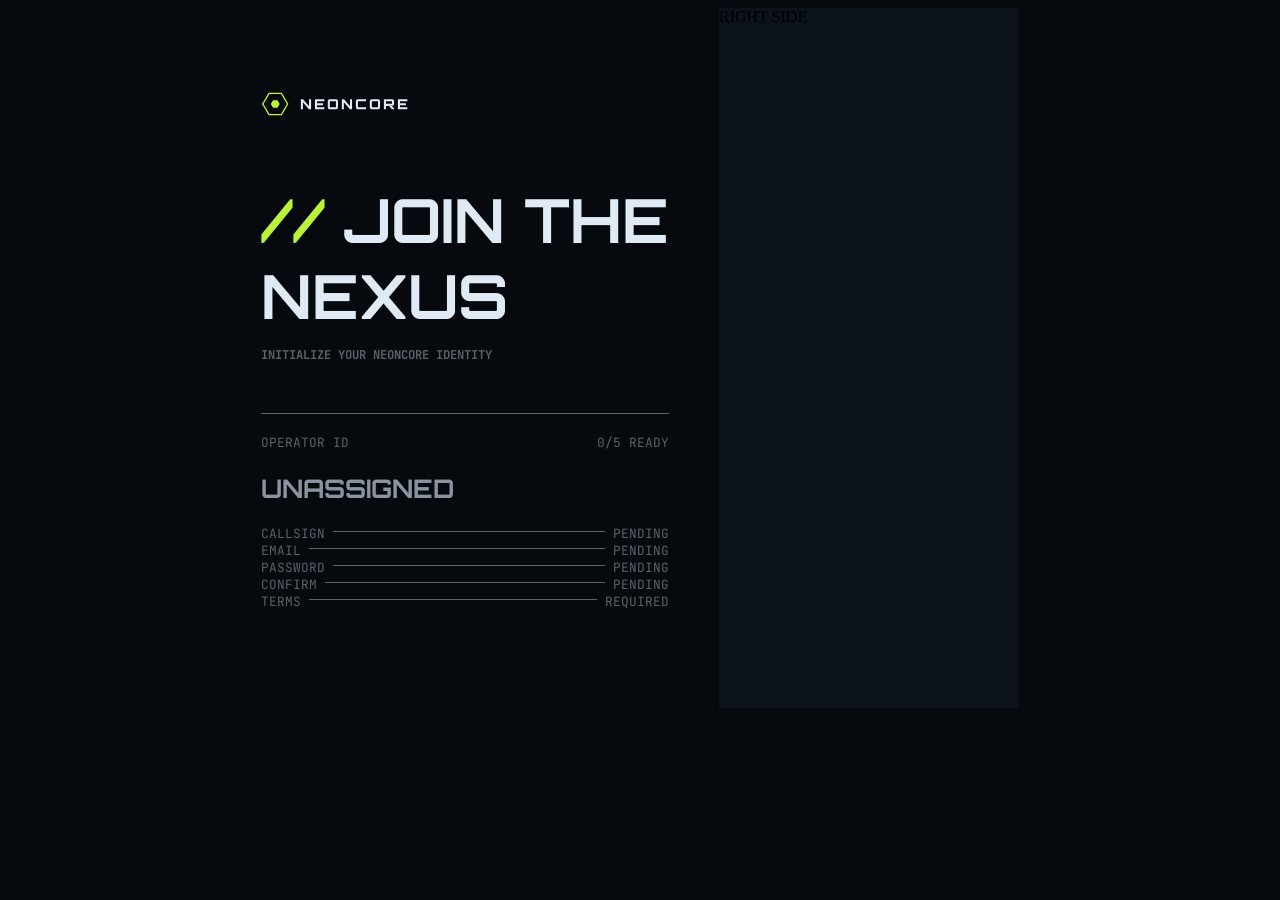
==== html/index.html @ f8bff9fb "done: complete the part of [Brand Panel]" ====
<!doctype html>
<html lang="en">
  <head>
    <meta charset="UTF-8" />
    <meta name="viewport" content="width=device-width, initial-scale=1.0" />
    <link rel="stylesheet" href="reset.css" />
    <link rel="stylesheet" href="/css/index.css" />
    <link rel="stylesheet" href="/css/style.css" />
    <link rel="icon" type="image/png" sizes="32x32" href="/assets/images/favicon-32x32.png" />
    <title>Frontend Mentor | Gamer sign-up form</title>
  </head>
  <body>
    <div class="page">
      <!-- Блок: Левая колонка (Brand Panel) -->
      <aside class="brand-panel">
        <img class="brand-panel__logo" src="/assets/images/logo.svg" alt="NEONCORE logo" />

        <h1 class="brand-panel__title">JOIN THE <br /> NEXUS</h1>
        <p class="brand-panel__desc">INITIALIZE YOUR NEONCORE IDENTITY</p>

        <div class="operator-panel">
          <div class="operator-panel__header">
            <span class="operator-panel__label">OPERATOR ID</span>
            <span class="operator-panel__count">0/5 READY</span>
          </div>
          <h2 class="operator-panel__name">UNASSIGNED</h2>
          <ul class="status-list">
            <li class="status-list__row">
              <span class="status-list__label">CALLSIGN</span>
              <span class="status-list__value">PENDING</span>
            </li>
            <li class="status-list__row">
              <span class="status-list__label">EMAIL</span>
              <span class="status-list__value">PENDING</span>
            </li>
            <li class="status-list__row">
              <span class="status-list__label">PASSWORD</span>
              <span class="status-list__value">PENDING</span>
            </li>
            <li class="status-list__row">
              <span class="status-list__label">CONFIRM</span>
              <span class="status-list__value">PENDING</span>
            </li>
            <li class="status-list__row">
              <span class="status-list__label">TERMS</span>
              <span class="status-list__value">REQUIRED</span>
            </li>
          </ul>
        </div>
      </aside>
      <!-- Правая колонка: форма -->
      <main class="form-panel">RIGHT SIDE</main>
    </div>
    <!-- <footer class="attribution">
      Challenge by <a href="https://www.frontendmentor.io?ref=challenge">Frontend Mentor</a>. Coded by
      <a href="#">Your Name Here</a>.
    </footer> -->
  </body>
</html>
---- css/index.css ----
:root {
  /* MAIN COLORS */

  --page-background-color: #06090e;
  --form-background-color: #0b121a;
  --title-color: #e0eaf4;
  --title-slesh-color: #baf237;
  --desc-text-color: #596269;
  --operator-panel-name: #8b93a1;
}
---- css/style.css ----
@font-face {
  font-family: "Jetbrains mono";
  src: url(../assets/fonts/jetbrains-mono/jetbrains-mono-variable.ttf);
  font-style: normal;
  font-weight: 400;
}
@font-face {
  font-family: "Jetbrains mono";
  src: url(../assets/fonts/jetbrains-mono/jetbrains-mono-variable.ttf);
  font-style: normal;
  font-weight: 700;
}
@font-face {
  font-family: "Orbitron";
  src: url(../assets/fonts/orbitron/orbitron-variable.ttf);
  font-style: normal;
  font-weight: 400;
}
@font-face {
  font-family: "Orbitron";
  src: url(../assets/fonts/orbitron/orbitron-variable.ttf);
  font-style: normal;
  font-weight: 700;
}

body {
  background-color: var(--page-background-color);
}

/* BRAND PANEL - LEFT SIDE */

.page {
  display: flex;
  justify-content: center;
  align-items: center;
  gap: 50px;
}
.brand-panel {
}
.brand-panel__logo {
  width: 100%;
  max-width: 150px;
}
.brand-panel__title {
  font-family: "Orbitron", sans-serif;
  color: var(--title-color);
  font-size: 3.8rem;
  margin-top: 60px;
  margin-bottom: 0;
}
.brand-panel__title::before {
  content: "// ";
  color: var(--title-slesh-color);
}
.brand-panel__desc {
  color: var(--desc-text-color);
  font-family: "Jetbrains mono", sans-serif;
  font-size: 0.76rem;
  font-weight: 800;
}
.operator-panel {
  /* не забыть поменять переменную позже */
  border-top: 1px solid var(--desc-text-color);
  margin-top: 50px;
  font-weight: 500;
}
.operator-panel__header {
  padding-top: 20px;
  color: var(--desc-text-color);
  display: flex;
  align-items: center;
  justify-content: space-between;
  font-family: "Jetbrains mono", sans-serif;
  font-size: 0.8rem;
}
/* .operator-panel__label {
}
.operator-panel__count {
} */
.operator-panel__name {
  color: var(--operator-panel-name);
  font-family: "Orbitron", sans-serif;
  font-size: 1.6rem;
}
.status-list {
  list-style: none;
  padding: 0;
  color: var(--desc-text-color);
  font-family: "Jetbrains mono", sans-serif;
}
.status-list__row {
  display: flex;
  align-items: center;
  gap: 0.5rem; /* отступы между словами и линией */
}

/* Назначаем порядок элементам */
.status-list__label {
  font-size: 0.8rem;
  order: 1; /* первый */
}

.status-list__value {
  font-size: 0.8rem;
  order: 3; /* последний */
}

/* Сама линия */
.status-list__row::after {
  content: "";
  order: 2; /* встанет строго между label и value! */
  flex-grow: 1; /* займет ВСЁ свободное место между ними */
  border-bottom: 1px solid var(--desc-text-color);
  /* Небольшая поправка высоты, чтобы точки были на уровне середины букв: */
  margin-bottom: 0.25rem;
}

/* FORM PANER - RIGHT SIDE */


.form-panel {
  width: 300px;
  height: 700px;
  background-color: var(--form-background-color);
}
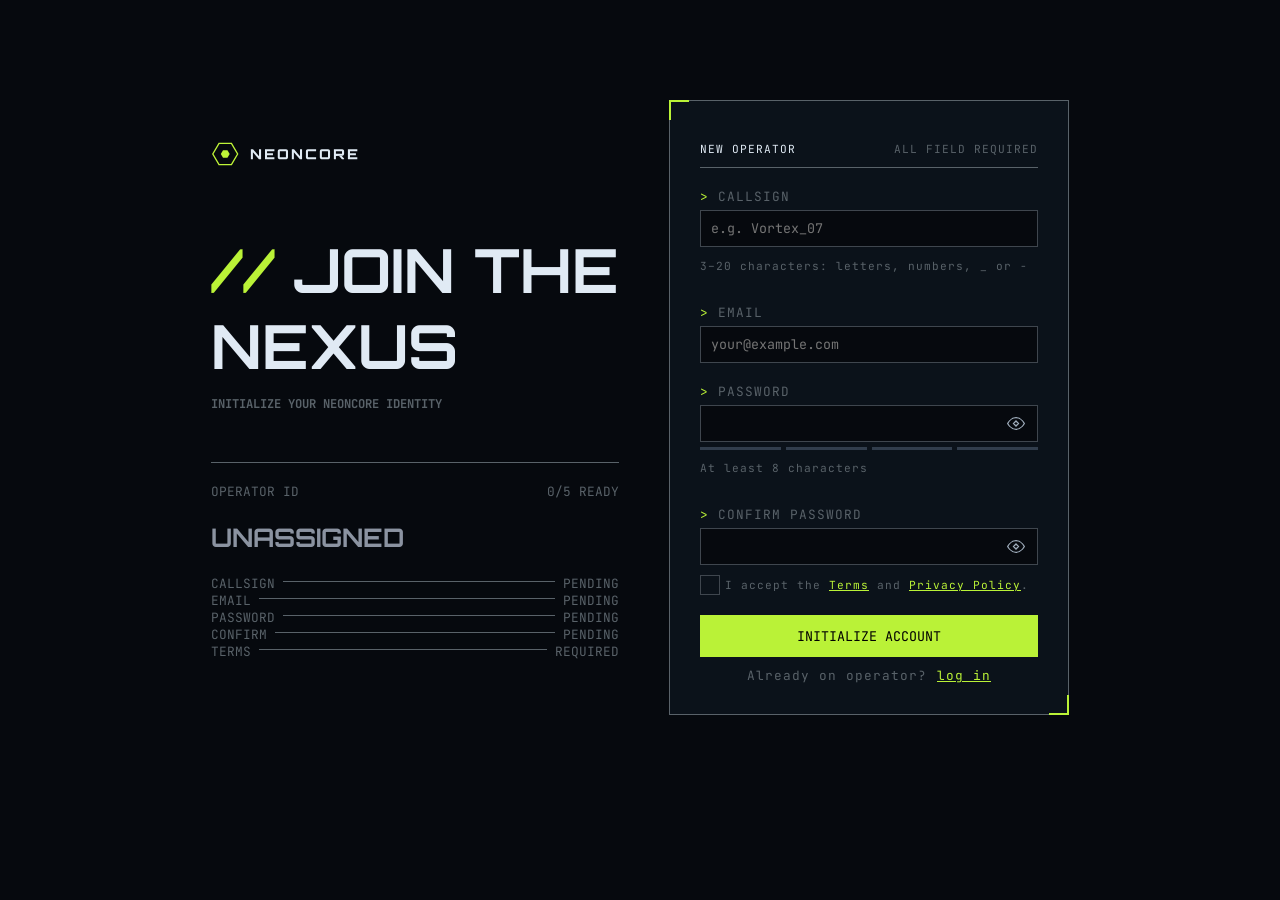
==== commit 9412220d: "Done: Complete the layout" ====
--- a/html/index.html
+++ b/html/index.html
@@ -15,7 +15,10 @@
       <aside class="brand-panel">
         <img class="brand-panel__logo" src="/assets/images/logo.svg" alt="NEONCORE logo" />
 
-        <h1 class="brand-panel__title">JOIN THE <br /> NEXUS</h1>
+        <h1 class="brand-panel__title">
+          JOIN THE <br />
+          NEXUS
+        </h1>
         <p class="brand-panel__desc">INITIALIZE YOUR NEONCORE IDENTITY</p>
 
         <div class="operator-panel">
@@ -49,7 +52,69 @@
         </div>
       </aside>
       <!-- Правая колонка: форма -->
-      <main class="form-panel">RIGHT SIDE</main>
+      <main class="form-panel">
+        <div class="form-title">
+          <p class="form-title__left-text">NEW OPERATOR</p>
+          <p class="form-title__right-text">ALL FIELD REQUIRED</p>
+        </div>
+        <div class="form-group">
+          <label for="callsign" class="form-group__label">CALLSIGN</label>
+          <input
+            type="text"
+            id="callsign"
+            name="callsign"
+            class="form-group__input"
+            placeholder="e.g. Vortex_07"
+            autocomplete="off"
+          />
+          <p class="form-group__paragraph">3–20 characters: letters, numbers, _ or -</p>
+        </div>
+        <div class="form-group">
+          <label for="email" class="form-group__label">EMAIL</label>
+          <input
+            type="text"
+            id="email"
+            name="email"
+            class="form-group__input"
+            placeholder="your@example.com "
+            autocomplete="off"
+          />
+        </div>
+        <div class="form-group">
+          <label for="password" class="form-group__label">PASSWORD</label>
+          <div class="input-wrapper">
+            <input type="password" id="password" name="password" class="form-group__input" />
+            <button type="button" class="btn-toggle-pass" aria-label="Show password">
+              <img src="/assets/images/icon-eye.svg" alt="icon eye for password" />
+            </button>
+          </div>
+          <div class="password-strength">
+            <span class="password-strength__bar"></span>
+            <span class="password-strength__bar"></span>
+            <span class="password-strength__bar"></span>
+            <span class="password-strength__bar"></span>
+          </div>
+          <p class="form-group__hint">At least 8 characters</p>
+        </div>
+        <div class="form-group">
+          <label for="password" class="form-group__label">CONFIRM PASSWORD</label>
+          <div class="input-wrapper">
+            <input type="password" id="password" name="password" class="form-group__input" />
+            <button type="button" class="btn-toggle-pass" aria-label="Show password">
+              <img src="/assets/images/icon-eye.svg" alt="icon eye for password" />
+            </button>
+          </div>
+        </div>
+        <div class="form-checkbox">
+          <input type="checkbox" id="terms" name="terms" class="form-checkbox__input" />
+          <label for="terms" class="form-checkbox__label"
+            >I accept the <a href="#" class="form-link">Terms</a> and
+            <a href="#" class="form-link">Privacy Policy</a>.</label
+          >
+        </div>
+        <button type="submit" class="btn-submit">INITIALIZE ACCOUNT</button>
+        <p class="login-text">Already on operator? <a href="#" class="login-text__link">log in</a></p>
+      </main>
     </div>
     <!-- <footer class="attribution">
       Challenge by <a href="https://www.frontendmentor.io?ref=challenge">Frontend Mentor</a>. Coded by
--- a/css/index.css
+++ b/css/index.css
@@ -7,4 +7,20 @@
   --title-slesh-color: #baf237;
   --desc-text-color: #596269;
   --operator-panel-name: #8b93a1;
+
+  /* FORM VARIABLES */
+  --input-text-color: #ffff;
+  --corner-border-color: #baf237;
+  --label-border-color-focus: #baf237;
+  --input-btn-background: #baf237;
+  --button-eye-border-color: #baf237;
+  --lable-background-color: #06090e;
+  --lable-border-color: #3f464e;
+  --password-strength-background-color: #313d4c;
+  --checkbox-border-color: #3f464e;
+  --form-link-color: #baf237;
+  --checkbox-backround-color: #06090e;
+  --password-strength-bar-color: #baf237;
+  --btn-background-hover: #fff;
+  --btn-boxshadow-color: #566d23;
 }
--- a/css/style.css
+++ b/css/style.css
@@ -34,6 +34,7 @@
   justify-content: center;
   align-items: center;
   gap: 50px;
+  margin-top: 100px;
 }
 .brand-panel {
 }
@@ -117,9 +118,209 @@
 
 /* FORM PANER - RIGHT SIDE */
 
-
 .form-panel {
-  width: 300px;
-  height: 700px;
   background-color: var(--form-background-color);
-}
+  padding: 30px;
+  font-family: "Jetbrains mono", sans-serif;
+  letter-spacing: 1px;
+  border: 1px solid var(--desc-text-color);
+  position: relative;
+  width: 100%;
+  max-width: 400px;
+  box-sizing: border-box;
+}
+.form-panel::before {
+  content: "";
+  position: absolute;
+  top: -1px;
+  left: -1px;
+
+  width: 18px;
+  height: 18px;
+
+  border-top: 2px solid var(--title-slesh-color);
+  border-left: 2px solid var(--title-slesh-color);
+}
+.form-panel::after {
+  content: "";
+  position: absolute;
+  bottom: -1px;
+  right: -1px;
+
+  width: 18px;
+  height: 18px;
+
+  border-bottom: 2px solid var(--title-slesh-color);
+  border-right: 2px solid var(--title-slesh-color);
+}
+.form-title {
+  display: flex;
+  justify-content: space-between;
+  align-items: center;
+  border-bottom: 1px solid var(--desc-text-color);
+  font-size: 0.7rem;
+}
+.form-title__left-text {
+  color: var(--title-color);
+}
+.form-title__right-text {
+  color: var(--desc-text-color);
+}
+
+.form-group {
+  margin-top: 20px;
+}
+.form-group__label {
+  font-size: 0.8rem;
+}
+.form-group__label::before {
+  content: "> ";
+  color: var(--title-slesh-color);
+}
+.form-group {
+  display: flex;
+  flex-direction: column;
+  color: var(--desc-text-color);
+}
+.form-group__input {
+  background-color: var(--lable-background-color);
+  padding: 10px;
+  border: 1px solid var(--lable-border-color);
+  margin-top: 5px;
+  width: 100%;
+  box-sizing: border-box;
+  color: var(--input-text-color);
+}
+.form-group__input:focus {
+  border: 0.1px solid var(--label-border-color-focus);
+  outline: 2px solid var(--label-border-color-focus);
+  outline-offset: 2px;
+}
+.form-group__input::placeholder {
+  font-family: "Jetbrains mono", sans-serif;
+}
+.form-group__paragraph {
+  font-size: 0.7rem;
+}
+.input-wrapper {
+  position: relative;
+}
+.btn-toggle-pass {
+  position: absolute;
+  right: 12px;
+  top: 60%;
+  transform: translateY(-50%);
+
+  background: transparent;
+  border: none;
+  padding: 0;
+  cursor: pointer;
+}
+.btn-toggle-pass:focus {
+  border: 1px solid var(--button-eye-border-color);
+  outline: 2px solid var(--button-eye-border-color);
+}
+.password-strength {
+  display: flex;
+  gap: 5px;
+  margin-top: 5px;
+  width: 100%;
+}
+.password-strength__bar {
+  display: block;
+  flex: 1;
+  height: 3px;
+  background-color: var(--password-strength-background-color);
+  transition: background-color 0.6s ease;
+}
+.password-strength__bar--active {
+  background-color: var(--password-strength-bar-color);
+}
+.form-group__hint {
+  font-size: 0.7rem;
+}
+.form-checkbox {
+  margin-top: 10px;
+  display: flex;
+  align-items: center;
+  gap: 5px;
+}
+.form-checkbox__input {
+  appearance: none;
+  -webkit-appearance: none;
+  width: 20px;
+  height: 20px;
+  margin: 0;
+  border: 1px solid var(--checkbox-border-color);
+  border-radius: 0;
+  display: grid;
+  place-content: center;
+  cursor: pointer;
+}
+
+.form-checkbox__input::before {
+  content: "";
+  width: 8px;
+  height: 8px;
+  background: var(--checkbox-border-color);
+  transform: scale(0);
+  transition: transform 0.12s ease-in-out;
+  clip-path: polygon(14% 44%, 0 65%, 50% 100%, 100% 16%, 80% 0%, 43% 62%);
+}
+
+.form-checkbox__input:checked {
+  background: var(--input-btn-background);
+  border-color: var(--checkbox-border-color);
+}
+
+.form-checkbox__input:checked::before {
+  transform: scale(1);
+}
+
+.form-checkbox__input:focus-visible {
+  outline: 3px solid color-mix(in srgb, var(--checkbox-border-color) 40%, transparent);
+  outline-offset: 2px;
+}
+
+.form-checkbox__input:disabled {
+  opacity: 0.5;
+  cursor: not-allowed;
+}
+.form-checkbox__label {
+  font-size: 0.7rem;
+  color: var(--desc-text-color);
+}
+.form-link {
+  color: var(--form-link-color);
+  text-decoration: underline;
+}
+.btn-submit {
+  font-family: "Jetbrains mono", sans-serif;
+  margin-top: 20px;
+  width: 100%;
+  padding: 12px 50px;
+  background-color: var(--form-link-color);
+  cursor: pointer;
+  border: none;
+}
+.btn-submit:focus {
+  outline: var(--form-link-color) solid 2px;
+  outline-offset: 3px;
+}
+.btn-submit:hover {
+  background-color: var(--btn-background-hover);
+  box-shadow: 3px 3px 0px 0px var(--btn-boxshadow-color);
+}
+.login-text {
+  margin: 0;
+  margin-top: 10px;
+  color: var(--desc-text-color);
+  font-family: "Jetbrains mono", sans-serif;
+  font-size: 0.8rem;
+  display: flex;
+  justify-content: center;
+  gap: 10px;
+}
+.login-text__link {
+  color: var(--form-link-color);
+}
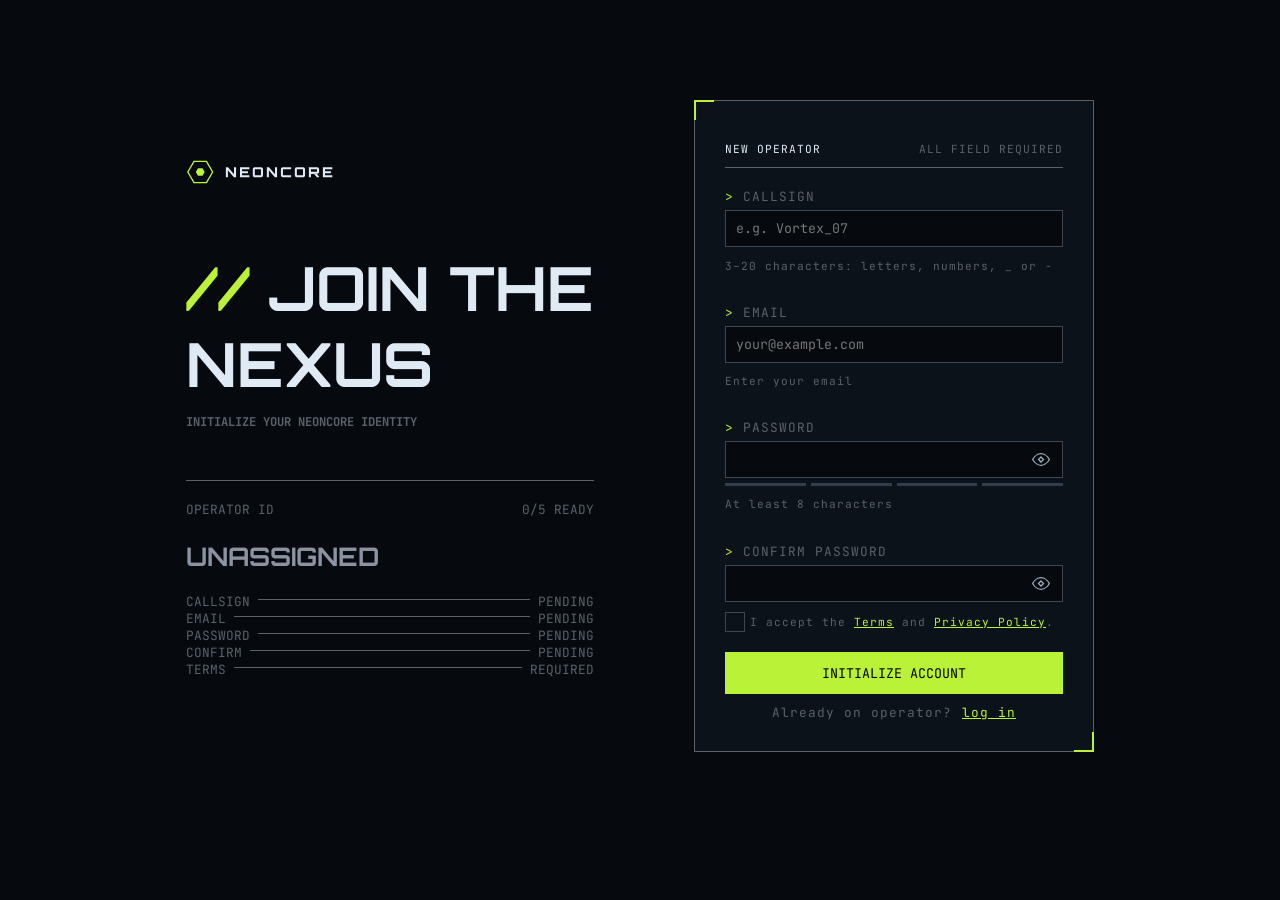
==== commit 5ab3d12c: "Done: Callsign part and Password & Email Input" ====
--- a/html/index.html
+++ b/html/index.html
@@ -30,15 +30,15 @@
           <ul class="status-list">
             <li class="status-list__row">
               <span class="status-list__label">CALLSIGN</span>
-              <span class="status-list__value">PENDING</span>
+              <span id="status-callsign" class="status-list__value">PENDING</span>
             </li>
             <li class="status-list__row">
               <span class="status-list__label">EMAIL</span>
-              <span class="status-list__value">PENDING</span>
+              <span id="status-email" class="status-list__value">PENDING</span>
             </li>
             <li class="status-list__row">
               <span class="status-list__label">PASSWORD</span>
-              <span class="status-list__value">PENDING</span>
+              <span id="status-password" class="status-list__value">PENDING</span>
             </li>
             <li class="status-list__row">
               <span class="status-list__label">CONFIRM</span>
@@ -57,7 +57,7 @@
           <p class="form-title__left-text">NEW OPERATOR</p>
           <p class="form-title__right-text">ALL FIELD REQUIRED</p>
         </div>
-        <div class="form-group">
+        <div class="form-group .form-group__input--error">
           <label for="callsign" class="form-group__label">CALLSIGN</label>
           <input
             type="text"
@@ -67,7 +67,10 @@
             placeholder="e.g. Vortex_07"
             autocomplete="off"
           />
-          <p class="form-group__paragraph">3–20 characters: letters, numbers, _ or -</p>
+          <div class="form-group__name-input">
+            <img class="form-group__alert-icon" src="/assets/images/icon-alert.svg" alt="alert icon" />
+            <p class="form-group__paragraph">3–20 characters: letters, numbers, _ or -</p>
+          </div>
         </div>
         <div class="form-group">
           <label for="email" class="form-group__label">EMAIL</label>
@@ -79,6 +82,10 @@
             placeholder="your@example.com "
             autocomplete="off"
           />
+          <div class="form-group__email-input">
+            <img class="form-group__alert-icon" src="/assets/images/icon-alert.svg" alt="alert icon" />
+            <p class="form-group__paragraph">Enter your email</p>
+          </div>
         </div>
         <div class="form-group">
           <label for="password" class="form-group__label">PASSWORD</label>
@@ -99,7 +106,7 @@
         <div class="form-group">
           <label for="password" class="form-group__label">CONFIRM PASSWORD</label>
           <div class="input-wrapper">
-            <input type="password" id="password" name="password" class="form-group__input" />
+            <input type="password" id="password-confirm" name="password" class="form-group__input" />
             <button type="button" class="btn-toggle-pass" aria-label="Show password">
               <img src="/assets/images/icon-eye.svg" alt="icon eye for password" />
             </button>
@@ -120,5 +127,7 @@
       Challenge by <a href="https://www.frontendmentor.io?ref=challenge">Frontend Mentor</a>. Coded by
       <a href="#">Your Name Here</a>.
     </footer> -->
+
+    <script src="/js/main.js"></script>
   </body>
 </html>
--- a/css/index.css
+++ b/css/index.css
@@ -19,6 +19,7 @@
   --password-strength-background-color: #313d4c;
   --checkbox-border-color: #3f464e;
   --form-link-color: #baf237;
+  --form-linkhover-color: #fff;
   --checkbox-backround-color: #06090e;
   --password-strength-bar-color: #baf237;
   --btn-background-hover: #fff;
--- a/css/style.css
+++ b/css/style.css
@@ -33,7 +33,7 @@
   display: flex;
   justify-content: center;
   align-items: center;
-  gap: 50px;
+  gap: 100px;
   margin-top: 100px;
 }
 .brand-panel {
@@ -191,6 +191,9 @@
   box-sizing: border-box;
   color: var(--input-text-color);
 }
+.form-group__input--error {
+  border: 2px solid #b0838a;
+}
 .form-group__input:focus {
   border: 0.1px solid var(--label-border-color-focus);
   outline: 2px solid var(--label-border-color-focus);
@@ -199,8 +202,24 @@
 .form-group__input::placeholder {
   font-family: "Jetbrains mono", sans-serif;
 }
+.form-group__name-input {
+  display: flex;
+  align-items: center;
+  gap: 5px;
+}
+.form-group__alert-icon {
+  display: none;
+  width: 15px;
+  height: 15px;
+}
 .form-group__paragraph {
   font-size: 0.7rem;
+}
+.form-group__paragraph--error {
+  color: #b0838a;
+}
+.form-group__email-input {
+  
 }
 .input-wrapper {
   position: relative;
@@ -257,7 +276,6 @@
   place-content: center;
   cursor: pointer;
 }
-
 .form-checkbox__input::before {
   content: "";
   width: 8px;
@@ -294,6 +312,9 @@
   color: var(--form-link-color);
   text-decoration: underline;
 }
+.form-link:hover {
+  color: var(--form-linkhover-color);
+}
 .btn-submit {
   font-family: "Jetbrains mono", sans-serif;
   margin-top: 20px;
@@ -304,8 +325,7 @@
   border: none;
 }
 .btn-submit:focus {
-  outline: var(--form-link-color) solid 2px;
-  outline-offset: 3px;
+  outline: solid 2px var(--form-link-color);
 }
 .btn-submit:hover {
   background-color: var(--btn-background-hover);
@@ -324,3 +344,6 @@
 .login-text__link {
   color: var(--form-link-color);
 }
+.login-text__link:hover {
+  color: var(--form-linkhover-color);
+}
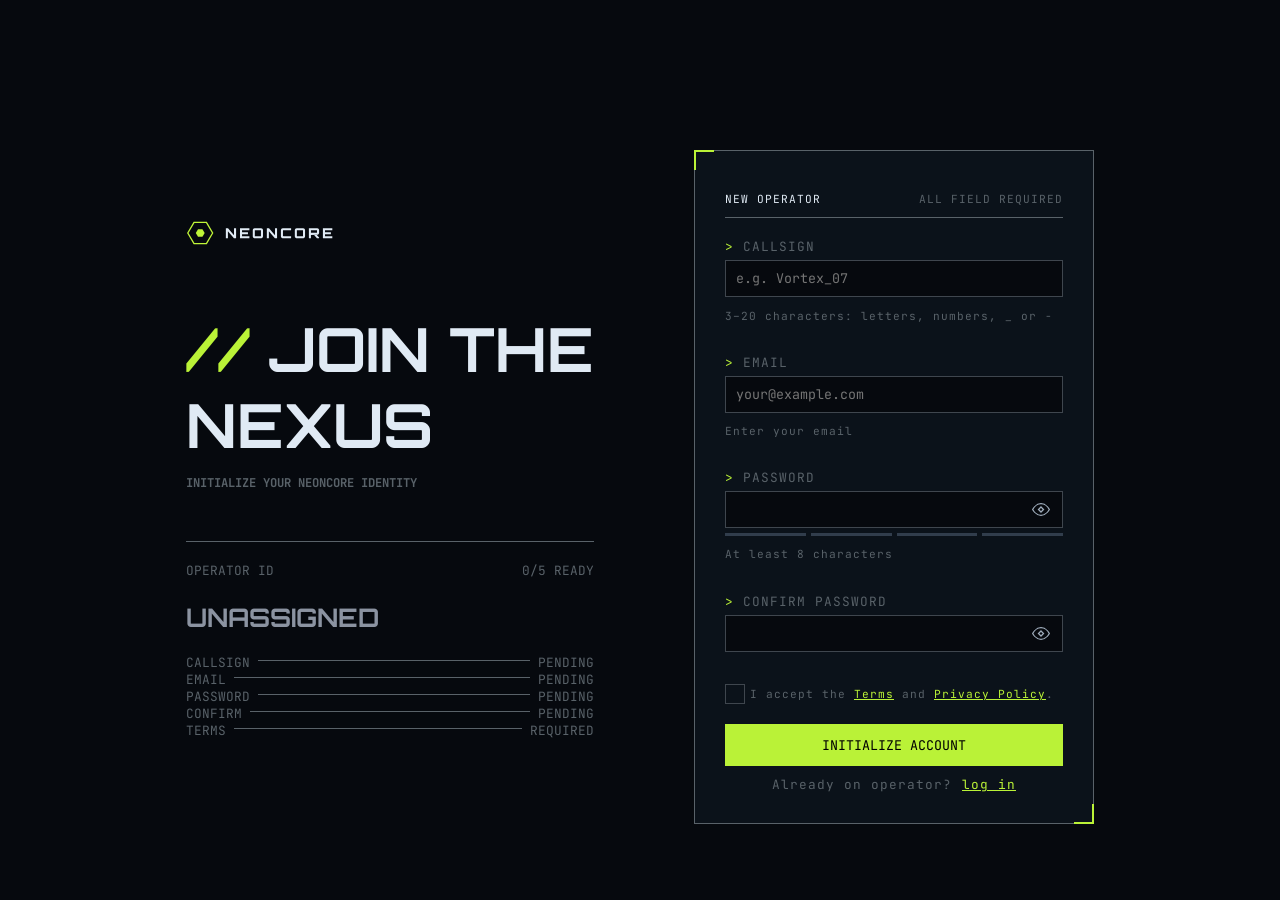
==== commit 4fc7aa28: "Done: complete the CONFIRM INPUT and EMAIL INPUT" ====
--- a/html/index.html
+++ b/html/index.html
@@ -42,11 +42,11 @@
             </li>
             <li class="status-list__row">
               <span class="status-list__label">CONFIRM</span>
-              <span class="status-list__value">PENDING</span>
+              <span id="status-confirm" class="status-list__value">PENDING</span>
             </li>
             <li class="status-list__row">
               <span class="status-list__label">TERMS</span>
-              <span class="status-list__value">REQUIRED</span>
+              <span class="status-list__value" id="status-terms">REQUIRED</span>
             </li>
           </ul>
         </div>
@@ -71,8 +71,9 @@
             <img class="form-group__alert-icon" src="/assets/images/icon-alert.svg" alt="alert icon" />
             <p class="form-group__paragraph">3–20 characters: letters, numbers, _ or -</p>
           </div>
+          <img class="form-group__tick-icon__name" src="/assets/images/icon-tick-20.svg" alt="" />
         </div>
-        <div class="form-group">
+        <div class="form-group .form-group__input--error">
           <label for="email" class="form-group__label">EMAIL</label>
           <input
             type="text"
@@ -86,6 +87,7 @@
             <img class="form-group__alert-icon" src="/assets/images/icon-alert.svg" alt="alert icon" />
             <p class="form-group__paragraph">Enter your email</p>
           </div>
+          <img class="form-group__tick-icon__email" src="/assets/images/icon-tick-20.svg" alt="" />
         </div>
         <div class="form-group">
           <label for="password" class="form-group__label">PASSWORD</label>
@@ -101,7 +103,10 @@
             <span class="password-strength__bar"></span>
             <span class="password-strength__bar"></span>
           </div>
-          <p class="form-group__hint">At least 8 characters</p>
+          <div class="form-group__password-input">
+            <img class="form-group__alert-icon" src="/assets/images/icon-alert.svg" alt="alert icon" />
+            <p class="form-group__hint">At least 8 characters</p>
+          </div>
         </div>
         <div class="form-group">
           <label for="password" class="form-group__label">CONFIRM PASSWORD</label>
@@ -110,6 +115,10 @@
             <button type="button" class="btn-toggle-pass" aria-label="Show password">
               <img src="/assets/images/icon-eye.svg" alt="icon eye for password" />
             </button>
+          </div>
+          <div class="form-group__password-input">
+            <img class="form-group__alert-icon" src="/assets/images/icon-alert.svg" alt="alert icon" />
+            <p class="form-group__hint"></p>
           </div>
         </div>
         <div class="form-checkbox">
--- a/css/style.css
+++ b/css/style.css
@@ -34,7 +34,7 @@
   justify-content: center;
   align-items: center;
   gap: 100px;
-  margin-top: 100px;
+  margin-top: 150px;
 }
 .brand-panel {
 }
@@ -181,6 +181,21 @@
   display: flex;
   flex-direction: column;
   color: var(--desc-text-color);
+  position: relative;
+}
+.form-group__tick-icon__name {
+  position: absolute;
+  right: 10px;
+  top: 43%;
+  transform: translateY(-50%);
+  display: none;
+}
+.form-group__tick-icon__email {
+  position: absolute;
+  right: 10px;
+  top: 43%;
+  transform: translateY(-50%);
+  display: none;
 }
 .form-group__input {
   background-color: var(--lable-background-color);
@@ -219,7 +234,14 @@
   color: #b0838a;
 }
 .form-group__email-input {
-  
+  display: flex;
+  align-items: center;
+  gap: 4px;
+}
+.form-group__password-input {
+  display: flex;
+  align-items: center;
+  gap: 4px;
 }
 .input-wrapper {
   position: relative;
